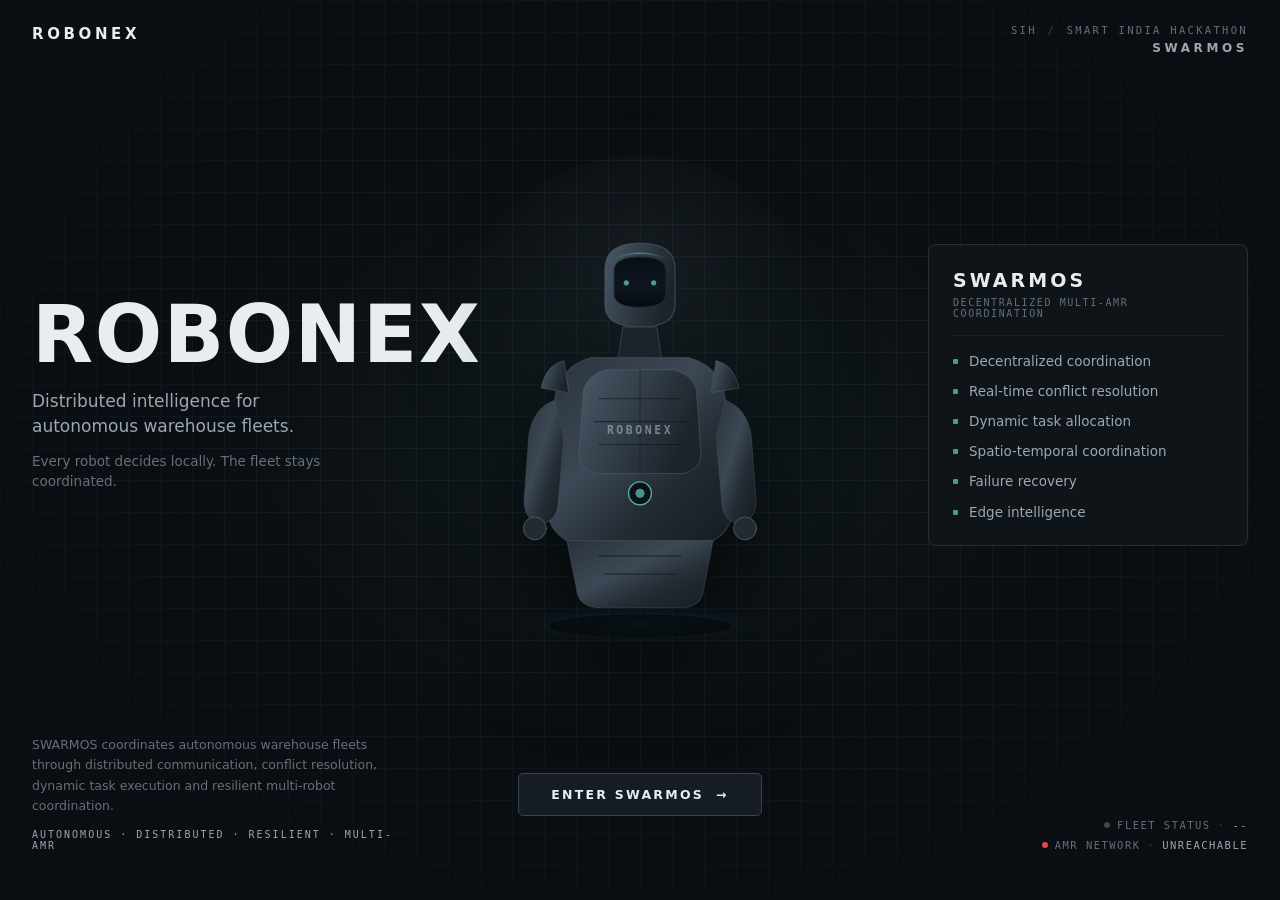
==== web/landing.html @ e509c079 "Initial verified SWARMOS prototype" ====
<!DOCTYPE html>
<html lang="en" data-theme="dark">
<head>
<meta charset="utf-8" />
<meta name="viewport" content="width=device-width, initial-scale=1" />
<title>ROBONEX &middot; SWARMOS</title>
<!-- Inline data-URI icon. Without a rel=icon the browser probes /favicon.ico
     and logs a 404 on every load, which buries real errors in the console. -->
<link rel="icon" href="data:image/svg+xml,%3Csvg xmlns='http://www.w3.org/2000/svg' viewBox='0 0 32 32'%3E%3Crect width='32' height='32' rx='6' fill='%2312161C'/%3E%3Ccircle cx='16' cy='16' r='7' fill='none' stroke='%234FB3A6' stroke-width='3'/%3E%3C/svg%3E" />

<link rel="stylesheet" href="styles/landing.css" />
</head>
<body class="landing" data-state="landing">

  <div class="lp-grid" aria-hidden="true"></div>
  <div class="lp-vignette" aria-hidden="true"></div>

  <header class="lp-head">
    <div class="lp-head__left">
      <span class="lp-wordmark">ROBONEX</span>
    </div>
    <div class="lp-head__right">
      <span class="lp-sih">SIH <span class="lp-sih__sep">/</span> SMART INDIA HACKATHON</span>
      <span class="lp-product">SWARMOS</span>
    </div>
  </header>

  <main class="lp-main">

    <section class="lp-hero" aria-labelledby="lp-title">
      <h1 class="lp-hero__title" id="lp-title">ROBONEX</h1>
      <p class="lp-hero__lede">Distributed intelligence for autonomous warehouse fleets.</p>
      <p class="lp-hero__sub">Every robot decides locally. The fleet stays coordinated.</p>
    </section>

    <figure class="lp-stage">
      <img class="lp-stage__robot" src="assets/robot-hero.svg"
           alt="Autonomous mobile robot, front three-quarter view" width="520" height="640" />
    </figure>

    <aside class="lp-card" aria-labelledby="lp-card-title">
      <h2 class="lp-card__title" id="lp-card-title">SWARMOS</h2>
      <p class="lp-card__kicker">DECENTRALIZED MULTI-AMR COORDINATION</p>
      <ul class="lp-card__list">
        <li>Decentralized coordination</li>
        <li>Real-time conflict resolution</li>
        <li>Dynamic task allocation</li>
        <li>Spatio-temporal coordination</li>
        <li>Failure recovery</li>
        <li>Edge intelligence</li>
      </ul>
    </aside>

    <section class="lp-about">
      <p class="lp-about__body">SWARMOS coordinates autonomous warehouse fleets through distributed
        communication, conflict resolution, dynamic task execution and resilient multi-robot
        coordination.</p>
      <p class="lp-about__tags">AUTONOMOUS &middot; DISTRIBUTED &middot; RESILIENT &middot; MULTI-AMR</p>
    </section>

    <section class="lp-status" aria-label="System status">
      <p class="lp-status__row" id="lp-status-fleet">
        <span class="lp-dot" data-state="unknown" aria-hidden="true"></span>
        <span class="lp-status__label">FLEET STATUS</span>
        <span class="lp-status__sep">&middot;</span>
        <span class="lp-status__value" id="lp-status-fleet-value">--</span>
      </p>
      <p class="lp-status__row" id="lp-status-net">
        <span class="lp-dot" data-state="unknown" aria-hidden="true"></span>
        <span class="lp-status__label">AMR NETWORK</span>
        <span class="lp-status__sep">&middot;</span>
        <span class="lp-status__value" id="lp-status-net-value">--</span>
      </p>
    </section>

    <div class="lp-cta">
      <button class="lp-cta__btn" id="lp-enter" type="button">
        <span class="lp-cta__text">ENTER SWARMOS</span>
        <span class="lp-cta__arrow" aria-hidden="true">&rarr;</span>
      </button>
      <p class="lp-cta__note" id="lp-cta-note" role="status" aria-live="polite"></p>
    </div>

  </main>

  <div class="lp-transition" id="lp-transition" aria-hidden="true"></div>

  <!-- Plain classic script, not type="module". landing.js has no imports and
       never needed module scoping, but Chrome (and other browsers) refuse to
       execute a module script AT ALL under file://, even one with zero
       imports of its own - the CORS-like same-origin check for modules
       applies before the file is even parsed. That silently skipped every
       line in this file when the page was opened straight off disk, which is
       why ENTER SWARMOS looked dead: no listener was ever attached. -->
  <script src="js/landing.js"></script>

</body>
</html>
---- web/styles/landing.css ----
/* ==========================================================================
   landing.css  ROBONEX landing experience (STATE 1)
   Imports the canonical palette. It does NOT fork or redefine any token.
   Owns nothing outside the .landing page; the dashboard shell is untouched.
   ========================================================================== */

@import url("tokens.css");

*, *::before, *::after { box-sizing: border-box; }

html, body.landing {
  height: 100%;
  margin: 0;
  padding: 0;
}

body.landing {
  position: relative;
  overflow: hidden;
  background: var(--surface-0);
  color: var(--ink-primary);
  font-family: var(--font-ui);
  -webkit-font-smoothing: antialiased;
}

/* --- background: thin technical grid + vignette ------------------------- */

.lp-grid {
  position: fixed;
  inset: 0;
  pointer-events: none;
  background-image:
    linear-gradient(to right, var(--line-subtle) 1px, transparent 1px),
    linear-gradient(to bottom, var(--line-subtle) 1px, transparent 1px),
    linear-gradient(to right, var(--line-default) 1px, transparent 1px),
    linear-gradient(to bottom, var(--line-default) 1px, transparent 1px);
  background-size: 32px 32px, 32px 32px, 160px 160px, 160px 160px;
  opacity: 0.55;
}

.lp-vignette {
  position: fixed;
  inset: 0;
  pointer-events: none;
  background:
    radial-gradient(closest-side at 50% 48%, rgba(79, 179, 166, 0.07), transparent 72%),
    radial-gradient(farthest-corner at 50% 45%, transparent 38%, var(--surface-0) 96%);
}

/* --- header: ROBONEX left, SIH line right, SWARMOS under the SIH line --- */

.lp-head {
  position: relative;
  z-index: 3;
  display: flex;
  align-items: flex-start;
  justify-content: space-between;
  padding: var(--space-5) var(--space-6) 0;
}

.lp-wordmark {
  font-size: 15px;
  font-weight: 650;
  letter-spacing: 0.24em;
  color: var(--ink-primary);
}

.lp-head__right {
  display: flex;
  flex-direction: column;
  align-items: flex-end;
  gap: 5px;
}

.lp-sih {
  white-space: nowrap;
  font-family: var(--font-mono);
  font-size: 10.5px;
  letter-spacing: 0.22em;
  color: var(--ink-tertiary);
}

.lp-sih__sep { color: var(--line-strong); margin: 0 2px; }

.lp-product {
  font-size: 12px;
  font-weight: 600;
  letter-spacing: 0.30em;
  color: var(--ink-secondary);
}

/* --- layout: hero left, robot centre, card right, blocks along the base -- */

.lp-main {
  position: relative;
  z-index: 2;
  height: calc(100% - 64px);
  display: grid;
  grid-template-columns: minmax(280px, 1fr) minmax(320px, 1.05fr) minmax(280px, 1fr);
  grid-template-rows: 1fr auto auto;
  grid-template-areas:
    "hero   stage  card"
    "about  stage  status"
    "about  cta    status";
  align-items: center;
  column-gap: var(--space-6);
  padding: 0 var(--space-6) var(--space-6);
}

/* --- hero --------------------------------------------------------------- */

.lp-hero { grid-area: hero; align-self: center; }

.lp-hero__title {
  margin: 0 0 var(--space-4);
  font-size: clamp(44px, 6.2vw, 92px);
  font-weight: 700;
  line-height: 0.96;
  letter-spacing: 0.02em;
  color: var(--ink-primary);
}

.lp-hero__lede {
  margin: 0 0 var(--space-3);
  max-width: 30ch;
  font-size: 17px;
  line-height: 1.45;
  color: var(--ink-secondary);
}

.lp-hero__sub {
  margin: 0;
  max-width: 34ch;
  font-size: 13.5px;
  line-height: 1.55;
  color: var(--ink-tertiary);
}

/* --- robot stage -------------------------------------------------------- */

.lp-stage {
  grid-area: stage;
  align-self: stretch;
  margin: 0;
  display: flex;
  align-items: center;
  justify-content: center;
  min-height: 0;
}

.lp-stage__robot {
  width: auto;
  height: min(76vh, 620px);
  max-width: 100%;
  display: block;
  filter: drop-shadow(0 26px 44px rgba(0, 0, 0, 0.55));
}

/* --- SWARMOS capability card ------------------------------------------- */

.lp-card {
  grid-area: card;
  align-self: center;
  justify-self: end;
  width: 100%;
  max-width: 320px;
  padding: var(--space-5);
  background: var(--surface-1);
  border: 1px solid var(--line-default);
  border-radius: var(--radius-lg);
}

.lp-card__title {
  margin: 0 0 6px;
  font-size: 19px;
  font-weight: 650;
  letter-spacing: 0.16em;
  color: var(--ink-primary);
}

.lp-card__kicker {
  margin: 0 0 var(--space-4);
  padding-bottom: var(--space-4);
  border-bottom: 1px solid var(--line-subtle);
  font-family: var(--font-mono);
  font-size: 10px;
  letter-spacing: 0.16em;
  color: var(--ink-tertiary);
}

.lp-card__list {
  margin: 0;
  padding: 0;
  list-style: none;
  display: grid;
  gap: var(--space-3);
}

.lp-card__list li {
  position: relative;
  padding-left: var(--space-4);
  font-size: 13.5px;
  line-height: 1.35;
  color: var(--ink-secondary);
}

.lp-card__list li::before {
  content: "";
  position: absolute;
  left: 0;
  top: 7px;
  width: 5px;
  height: 5px;
  border-radius: 1px;
  background: var(--state-sovereign);
  opacity: 0.85;
}

/* --- lower-left description ------------------------------------------- */

.lp-about {
  grid-area: about;
  align-self: end;
  padding-bottom: var(--space-2);
}

.lp-about__body {
  margin: 0 0 var(--space-3);
  max-width: 44ch;
  font-size: 12.5px;
  line-height: 1.65;
  color: var(--ink-tertiary);
}

.lp-about__tags {
  margin: 0;
  font-family: var(--font-mono);
  font-size: 10px;
  letter-spacing: 0.20em;
  color: var(--ink-secondary);
}

/* --- status rows (honest, never fabricated) ---------------------------- */

.lp-status {
  grid-area: status;
  align-self: end;
  justify-self: end;
  display: grid;
  gap: var(--space-2);
  text-align: right;
  padding-bottom: var(--space-2);
}

.lp-status__row {
  margin: 0;
  display: flex;
  align-items: center;
  justify-content: flex-end;
  gap: 7px;
  font-family: var(--font-mono);
  font-size: 10.5px;
  letter-spacing: 0.14em;
}

.lp-status__label { color: var(--ink-tertiary); }
.lp-status__sep   { color: var(--line-strong); }
.lp-status__value { color: var(--ink-secondary); }

.lp-dot {
  width: 6px;
  height: 6px;
  border-radius: 50%;
  flex: none;
  background: var(--ink-disabled);
}

.lp-dot[data-state="ok"]   { background: var(--state-sovereign); }
.lp-dot[data-state="warn"] { background: var(--state-waiting); }
.lp-dot[data-state="down"] { background: var(--state-blocked); }

.lp-status__row[data-state="ok"] .lp-status__value { color: var(--ink-primary); }

/* --- CTA ---------------------------------------------------------------- */

.lp-cta {
  grid-area: cta;
  justify-self: center;
  text-align: center;
  padding-bottom: var(--space-4);
}

.lp-cta__btn {
  display: inline-flex;
  align-items: center;
  gap: var(--space-3);
  padding: 13px var(--space-6);
  font-family: var(--font-ui);
  font-size: 12.5px;
  font-weight: 600;
  letter-spacing: 0.18em;
  color: var(--ink-primary);
  background: var(--surface-2);
  border: 1px solid var(--line-strong);
  border-radius: var(--radius-md);
  cursor: pointer;
  transition: background 140ms ease, border-color 140ms ease, transform 140ms ease;
}

.lp-cta__btn:hover {
  background: var(--surface-3);
  border-color: var(--state-sovereign);
}

.lp-cta__btn:active { transform: translateY(1px); }

.lp-cta__btn:focus-visible {
  outline: 2px solid var(--state-sovereign);
  outline-offset: 3px;
}

.lp-cta__btn[disabled] {
  cursor: progress;
  color: var(--ink-tertiary);
  border-color: var(--line-default);
}

.lp-cta__arrow {
  display: inline-block;
  transition: transform 160ms ease;
}

.lp-cta__btn:hover .lp-cta__arrow { transform: translateX(3px); }

.lp-cta__note {
  min-height: 15px;
  margin: var(--space-3) 0 0;
  font-family: var(--font-mono);
  font-size: 10px;
  letter-spacing: 0.10em;
  color: var(--ink-tertiary);
}

.lp-cta__note[data-state="error"] { color: var(--state-blocked); }

/* --- entry transition (restrained, 180 ms) ----------------------------- */

.lp-transition {
  position: fixed;
  inset: 0;
  z-index: 9;
  background: var(--surface-0);
  opacity: 0;
  pointer-events: none;
  transition: opacity 180ms ease;
}

body.landing[data-state="entering"] .lp-transition {
  opacity: 1;
  pointer-events: all;
}

/* --- responsive: preserve ROBONEX > robot > message > status > CTA ------ */

@media (max-width: 1180px) {
  .lp-main {
    grid-template-columns: minmax(0, 1fr) minmax(0, 1fr);
    grid-template-rows: auto auto auto auto;
    grid-template-areas:
      "hero   stage"
      "card   stage"
      "about  status"
      "cta    cta";
    row-gap: var(--space-5);
    height: auto;
    min-height: calc(100% - 64px);
    align-items: start;
  }
  .lp-card { justify-self: start; max-width: 100%; }
  .lp-status { justify-self: start; text-align: left; }
  .lp-status__row { justify-content: flex-start; }
  .lp-stage__robot { height: min(56vh, 460px); }
}

@media (max-width: 820px) {
  body.landing { overflow-y: auto; }
  .lp-head { flex-direction: column; gap: var(--space-3); }
  .lp-head__right { align-items: flex-start; }
  .lp-sih { white-space: normal; }
  .lp-main {
    grid-template-columns: minmax(0, 1fr);
    grid-template-areas:
      "hero"
      "stage"
      "card"
      "about"
      "status"
      "cta";
  }
  .lp-cta { justify-self: stretch; }
  .lp-cta__btn { width: 100%; justify-content: center; }
  .lp-stage__robot { height: min(42vh, 340px); }
}

/* --- reduced motion ---------------------------------------------------- */

@media (prefers-reduced-motion: reduce) {
  .lp-cta__btn,
  .lp-cta__arrow,
  .lp-transition { transition: none; }
}
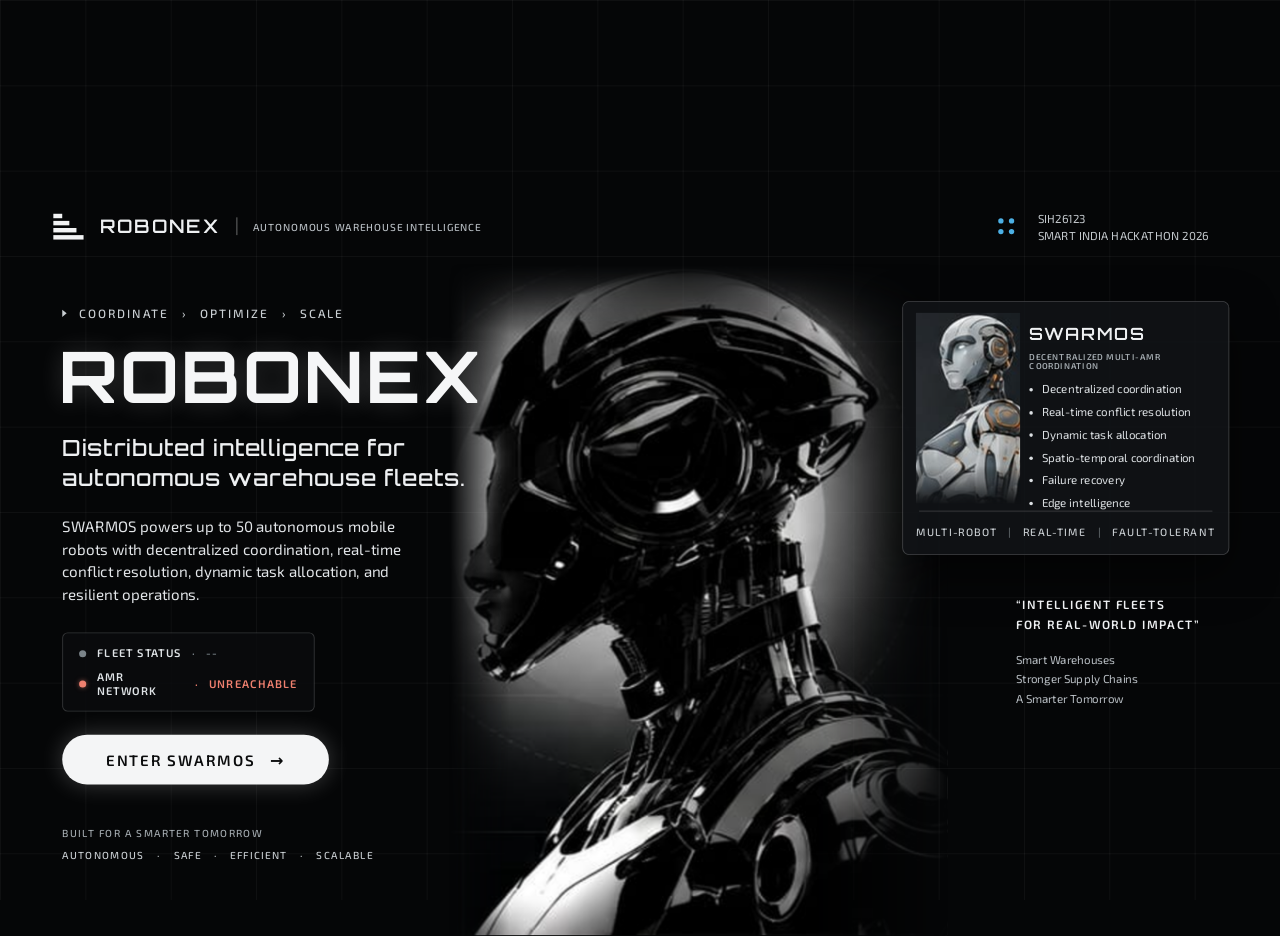
==== commit 7086e396: "Integrate ROBONEX landing page UI" ====
--- a/web/landing.html
+++ b/web/landing.html
@@ -8,80 +8,110 @@
      and logs a 404 on every load, which buries real errors in the console. -->
 <link rel="icon" href="data:image/svg+xml,%3Csvg xmlns='http://www.w3.org/2000/svg' viewBox='0 0 32 32'%3E%3Crect width='32' height='32' rx='6' fill='%2312161C'/%3E%3Ccircle cx='16' cy='16' r='7' fill='none' stroke='%234FB3A6' stroke-width='3'/%3E%3C/svg%3E" />
 
+<!-- ROBONEX display type. If the font host is unreachable the page falls
+     back to the system sans stack declared in landing.css. -->
+<link rel="preconnect" href="https://fonts.googleapis.com" />
+<link rel="preconnect" href="https://fonts.gstatic.com" crossorigin />
+<link rel="stylesheet" href="https://fonts.googleapis.com/css2?family=Orbitron:wght@500;600;700&family=Exo+2:wght@400;500;600&display=swap" />
 <link rel="stylesheet" href="styles/landing.css" />
 </head>
 <body class="landing" data-state="landing">
 
   <div class="lp-grid" aria-hidden="true"></div>
-  <div class="lp-vignette" aria-hidden="true"></div>
 
-  <header class="lp-head">
-    <div class="lp-head__left">
-      <span class="lp-wordmark">ROBONEX</span>
-    </div>
-    <div class="lp-head__right">
-      <span class="lp-sih">SIH <span class="lp-sih__sep">/</span> SMART INDIA HACKATHON</span>
-      <span class="lp-product">SWARMOS</span>
-    </div>
-  </header>
+  <!-- A fixed 1440 x 800 composition, scaled to the viewport by landing.js
+       (--lp-scale), exactly as the ROBONEX design lays it out. -->
+  <div class="lp-stage">
 
-  <main class="lp-main">
+    <header class="lp-head">
+      <div class="lp-head__left">
+        <div class="lp-mark" aria-hidden="true"><span></span><span></span><span></span><span></span></div>
+        <span class="lp-wordmark">ROBONEX</span>
+        <span class="lp-head__rule" aria-hidden="true"></span>
+        <span class="lp-head__tag">AUTONOMOUS WAREHOUSE INTELLIGENCE</span>
+      </div>
+      <div class="lp-head__right">
+        <div class="lp-dots" aria-hidden="true"><span></span><span></span><span></span><span></span></div>
+        <div class="lp-sih">
+          <span>SIH26123</span>
+          <span>SMART INDIA HACKATHON 2026</span>
+        </div>
+      </div>
+    </header>
+
+    <figure class="lp-hero-robot">
+      <img src="assets/hero-robot.png" alt="ROBONEX robot, side profile" width="1164" height="1428" />
+    </figure>
 
     <section class="lp-hero" aria-labelledby="lp-title">
+      <div class="lp-kicker">
+        <span class="lp-kicker__tri" aria-hidden="true"></span>
+        <span>COORDINATE</span><span aria-hidden="true">&rsaquo;</span><span>OPTIMIZE</span><span aria-hidden="true">&rsaquo;</span><span>SCALE</span>
+      </div>
       <h1 class="lp-hero__title" id="lp-title">ROBONEX</h1>
-      <p class="lp-hero__lede">Distributed intelligence for autonomous warehouse fleets.</p>
-      <p class="lp-hero__sub">Every robot decides locally. The fleet stays coordinated.</p>
+      <p class="lp-hero__lede">Distributed intelligence for<br />autonomous warehouse fleets.</p>
+      <!-- The same sentence on one line, for text search and the UI contract
+           verifier; the visible lede above breaks it where the design does. -->
+      <p class="lp-sr">Distributed intelligence for autonomous warehouse fleets.</p>
+      <p class="lp-hero__sub">SWARMOS powers up to 50 autonomous mobile robots with decentralized coordination, real-time conflict resolution, dynamic task allocation, and resilient operations.</p>
+
+      <div class="lp-status" aria-label="System status">
+        <p class="lp-status__row" id="lp-status-fleet" data-state="unknown">
+          <span class="lp-dot" data-state="unknown" aria-hidden="true"></span>
+          <span class="lp-status__label">FLEET STATUS</span>
+          <span class="lp-status__sep" aria-hidden="true">&middot;</span>
+          <span class="lp-status__value" id="lp-status-fleet-value">--</span>
+        </p>
+        <p class="lp-status__row" id="lp-status-net" data-state="unknown">
+          <span class="lp-dot" data-state="unknown" aria-hidden="true"></span>
+          <span class="lp-status__label">AMR NETWORK</span>
+          <span class="lp-status__sep" aria-hidden="true">&middot;</span>
+          <span class="lp-status__value" id="lp-status-net-value">--</span>
+        </p>
+      </div>
+
+      <div class="lp-cta">
+        <button class="lp-cta__btn" id="lp-enter" type="button">
+          <span class="lp-cta__text">ENTER SWARMOS</span>
+          <span class="lp-cta__arrow" aria-hidden="true">&rarr;</span>
+        </button>
+        <p class="lp-cta__note" id="lp-cta-note" role="status" aria-live="polite"></p>
+      </div>
     </section>
 
-    <figure class="lp-stage">
-      <img class="lp-stage__robot" src="assets/robot-hero.svg"
-           alt="Autonomous mobile robot, front three-quarter view" width="520" height="640" />
-    </figure>
+    <div class="lp-foot">
+      <span>BUILT FOR A SMARTER TOMORROW</span>
+      <div class="lp-foot__tags"><span>AUTONOMOUS</span><span>&middot;</span><span>SAFE</span><span>&middot;</span><span>EFFICIENT</span><span>&middot;</span><span>SCALABLE</span></div>
+    </div>
 
     <aside class="lp-card" aria-labelledby="lp-card-title">
-      <h2 class="lp-card__title" id="lp-card-title">SWARMOS</h2>
-      <p class="lp-card__kicker">DECENTRALIZED MULTI-AMR COORDINATION</p>
-      <ul class="lp-card__list">
-        <li>Decentralized coordination</li>
-        <li>Real-time conflict resolution</li>
-        <li>Dynamic task allocation</li>
-        <li>Spatio-temporal coordination</li>
-        <li>Failure recovery</li>
-        <li>Edge intelligence</li>
-      </ul>
+      <div class="lp-card__top">
+        <div class="lp-card__robot">
+          <img src="assets/panel-robot.png" alt="" width="318" height="576" />
+        </div>
+        <div class="lp-card__body">
+          <h2 class="lp-card__title" id="lp-card-title">SWARMOS</h2>
+          <p class="lp-card__kicker">DECENTRALIZED MULTI-AMR COORDINATION</p>
+          <ul class="lp-card__list">
+            <li>Decentralized coordination</li>
+            <li>Real-time conflict resolution</li>
+            <li>Dynamic task allocation</li>
+            <li>Spatio-temporal coordination</li>
+            <li>Failure recovery</li>
+            <li>Edge intelligence</li>
+          </ul>
+        </div>
+      </div>
+      <div class="lp-card__rule" aria-hidden="true"></div>
+      <div class="lp-card__tags"><span>MULTI-ROBOT</span><span class="lp-card__bar">|</span><span>REAL-TIME</span><span class="lp-card__bar">|</span><span>FAULT-TOLERANT</span></div>
     </aside>
 
-    <section class="lp-about">
-      <p class="lp-about__body">SWARMOS coordinates autonomous warehouse fleets through distributed
-        communication, conflict resolution, dynamic task execution and resilient multi-robot
-        coordination.</p>
-      <p class="lp-about__tags">AUTONOMOUS &middot; DISTRIBUTED &middot; RESILIENT &middot; MULTI-AMR</p>
-    </section>
-
-    <section class="lp-status" aria-label="System status">
-      <p class="lp-status__row" id="lp-status-fleet">
-        <span class="lp-dot" data-state="unknown" aria-hidden="true"></span>
-        <span class="lp-status__label">FLEET STATUS</span>
-        <span class="lp-status__sep">&middot;</span>
-        <span class="lp-status__value" id="lp-status-fleet-value">--</span>
-      </p>
-      <p class="lp-status__row" id="lp-status-net">
-        <span class="lp-dot" data-state="unknown" aria-hidden="true"></span>
-        <span class="lp-status__label">AMR NETWORK</span>
-        <span class="lp-status__sep">&middot;</span>
-        <span class="lp-status__value" id="lp-status-net-value">--</span>
-      </p>
-    </section>
-
-    <div class="lp-cta">
-      <button class="lp-cta__btn" id="lp-enter" type="button">
-        <span class="lp-cta__text">ENTER SWARMOS</span>
-        <span class="lp-cta__arrow" aria-hidden="true">&rarr;</span>
-      </button>
-      <p class="lp-cta__note" id="lp-cta-note" role="status" aria-live="polite"></p>
+    <div class="lp-quote">
+      <p class="lp-quote__head">&ldquo;INTELLIGENT FLEETS<br />FOR REAL-WORLD IMPACT&rdquo;</p>
+      <div class="lp-quote__list"><span>Smart Warehouses</span><span>Stronger Supply Chains</span><span>A Smarter Tomorrow</span></div>
     </div>
 
-  </main>
+  </div>
 
   <div class="lp-transition" id="lp-transition" aria-hidden="true"></div>
 
--- a/web/styles/landing.css
+++ b/web/styles/landing.css
@@ -1,12 +1,35 @@
 /* ==========================================================================
    landing.css  ROBONEX landing experience (STATE 1)
-   Imports the canonical palette. It does NOT fork or redefine any token.
+   Imports the canonical palette. It does NOT fork or redefine any token;
+   the ROBONEX-specific colours below are scoped --lp-* values.
    Owns nothing outside the .landing page; the dashboard shell is untouched.
+
+   Layout follows the ROBONEX design: one fixed 1440 x 800 composition,
+   anchored bottom-centre and scaled to the viewport by landing.js, which
+   sets --lp-scale = min(width / 1440, max(height, 520) / 800).
    ========================================================================== */
 
 @import url("tokens.css");
 
 *, *::before, *::after { box-sizing: border-box; }
+
+body.landing {
+  --lp-scale: 1;
+  --lp-bg: #050607;
+  --lp-ink: #eef0f2;
+  --lp-ink-2: #c9ced2;
+  --lp-ink-3: #a3aaaf;
+  --lp-ok: oklch(0.82 0.17 150);
+  --lp-ok-glow: oklch(0.82 0.17 150 / 0.7);
+  --lp-warn: oklch(0.82 0.14 80);
+  --lp-warn-glow: oklch(0.82 0.14 80 / 0.6);
+  --lp-down: oklch(0.72 0.14 30);
+  --lp-down-glow: oklch(0.72 0.14 30 / 0.6);
+  --lp-unknown: #7b848a;
+  --lp-accent: oklch(0.72 0.12 235);
+  --lp-display: "Orbitron", var(--font-ui), sans-serif;
+  --lp-text: "Exo 2", var(--font-ui), sans-serif;
+}
 
 html, body.landing {
   height: 100%;
@@ -16,396 +39,470 @@
 
 body.landing {
   position: relative;
+  min-height: 520px;
   overflow: hidden;
-  background: var(--surface-0);
-  color: var(--ink-primary);
-  font-family: var(--font-ui);
+  background: var(--lp-bg);
+  color: var(--lp-ink);
+  font-family: var(--lp-text);
   -webkit-font-smoothing: antialiased;
 }
 
-/* --- background: thin technical grid + vignette ------------------------- */
+/* --- background grid ----------------------------------------------------- */
 
 .lp-grid {
   position: fixed;
   inset: 0;
   pointer-events: none;
   background-image:
-    linear-gradient(to right, var(--line-subtle) 1px, transparent 1px),
-    linear-gradient(to bottom, var(--line-subtle) 1px, transparent 1px),
-    linear-gradient(to right, var(--line-default) 1px, transparent 1px),
-    linear-gradient(to bottom, var(--line-default) 1px, transparent 1px);
-  background-size: 32px 32px, 32px 32px, 160px 160px, 160px 160px;
-  opacity: 0.55;
-}
-
-.lp-vignette {
+    linear-gradient(rgba(255, 255, 255, 0.045) 1px, transparent 1px),
+    linear-gradient(90deg, rgba(255, 255, 255, 0.045) 1px, transparent 1px);
+  background-size: calc(96px * var(--lp-scale)) calc(96px * var(--lp-scale));
+  background-position: center top;
+}
+
+/* --- the scaled 1440 x 800 stage ----------------------------------------- */
+
+.lp-stage {
+  position: absolute;
+  left: 50%;
+  bottom: 0;
+  width: 1440px;
+  height: 800px;
+  transform: translate(-50%, 0) scale(var(--lp-scale));
+  transform-origin: bottom center;
+}
+
+/* --- header --------------------------------------------------------------- */
+
+.lp-head {
+  position: absolute;
+  left: 0;
+  right: 0;
+  top: 0;
+  height: 84px;
+  display: flex;
+  align-items: center;
+  justify-content: space-between;
+  padding: 0 60px;
+}
+
+.lp-head__left {
+  display: flex;
+  align-items: center;
+  gap: 18px;
+}
+
+.lp-mark {
+  display: flex;
+  flex-direction: column;
+  gap: 3px;
+  width: 34px;
+}
+.lp-mark span { display: block; height: 5px; background: #f2f3f4; }
+.lp-mark span:nth-child(1) { width: 10px; }
+.lp-mark span:nth-child(2) { width: 18px; }
+.lp-mark span:nth-child(3) { width: 26px; }
+.lp-mark span:nth-child(4) { width: 34px; }
+
+.lp-wordmark {
+  font-family: var(--lp-display);
+  font-weight: 600;
+  font-size: 21px;
+  letter-spacing: 0.12em;
+}
+
+.lp-head__rule {
+  width: 1px;
+  height: 20px;
+  background: rgba(255, 255, 255, 0.45);
+}
+
+.lp-head__tag {
+  font-size: 11.5px;
+  font-weight: 500;
+  letter-spacing: 0.08em;
+  color: #b9bfc4;
+}
+
+.lp-head__right {
+  display: flex;
+  align-items: center;
+  gap: 26px;
+  padding-right: 20px;
+}
+
+.lp-dots {
+  display: grid;
+  grid-template-columns: repeat(2, 6px);
+  gap: 6px;
+}
+.lp-dots span {
+  width: 6px;
+  height: 6px;
+  border-radius: 50%;
+  background: var(--lp-accent);
+}
+
+.lp-sih {
+  display: flex;
+  flex-direction: column;
+  gap: 3px;
+  font-size: 13px;
+  letter-spacing: 0.02em;
+  color: #c3c8cc;
+}
+
+/* --- hero robot ------------------------------------------------------------ */
+
+.lp-hero-robot {
+  position: absolute;
+  left: 506px;
+  bottom: -40px;
+  width: 560px;
+  height: 756px;
+  margin: 0;
+  -webkit-mask-image:
+    linear-gradient(90deg, transparent 0, #000 12%, #000 70%, transparent 100%),
+    linear-gradient(180deg, transparent 0, #000 10%);
+  -webkit-mask-composite: source-in;
+  mask-image:
+    linear-gradient(90deg, transparent 0, #000 12%, #000 70%, transparent 100%),
+    linear-gradient(180deg, transparent 0, #000 10%);
+  mask-composite: intersect;
+}
+.lp-hero-robot img {
+  display: block;
+  width: 100%;
+  height: 100%;
+  object-fit: cover;
+}
+
+/* --- hero copy ------------------------------------------------------------- */
+
+.lp-hero {
+  position: absolute;
+  left: 70px;
+  top: 132px;
+  width: 520px;
+  display: flex;
+  flex-direction: column;
+}
+
+.lp-kicker {
+  display: flex;
+  align-items: center;
+  gap: 14px;
+  font-size: 13.5px;
+  font-weight: 500;
+  letter-spacing: 0.16em;
+  color: var(--lp-ink-2);
+}
+.lp-kicker__tri {
+  width: 0;
+  height: 0;
+  border-left: 5px solid var(--lp-ink-2);
+  border-top: 4px solid transparent;
+  border-bottom: 4px solid transparent;
+}
+
+.lp-hero__title {
+  margin: 22px 0 0 -4px;
+  font-family: var(--lp-display);
+  font-weight: 700;
+  font-size: 80px;
+  line-height: 1;
+  letter-spacing: 0.035em;
+  color: #f5f6f7;
+  text-shadow: 0 0 28px rgba(255, 255, 255, 0.18);
+}
+
+.lp-hero__lede {
+  margin: 26px 0 0;
+  font-family: var(--lp-display);
+  font-weight: 500;
+  font-size: 25px;
+  line-height: 1.3;
+  letter-spacing: 0.04em;
+  color: var(--lp-ink);
+}
+
+.lp-hero__sub {
+  margin: 26px 0 0;
+  width: 440px;
+  font-size: 17px;
+  line-height: 1.5;
+  color: #e2e5e8;
+  text-wrap: pretty;
+}
+
+/* Visually hidden, still in the document. */
+.lp-sr {
+  position: absolute;
+  width: 1px;
+  height: 1px;
+  margin: -1px;
+  padding: 0;
+  overflow: hidden;
+  clip: rect(0 0 0 0);
+  white-space: nowrap;
+  border: 0;
+}
+
+/* --- status rows ----------------------------------------------------------- */
+
+.lp-status {
+  margin-top: 30px;
+  width: 284px;
+  display: flex;
+  flex-direction: column;
+  gap: 12px;
+  padding: 15px 18px;
+  border: 1px solid rgba(255, 255, 255, 0.18);
+  border-radius: 6px;
+  background: rgba(10, 12, 14, 0.8);
+  font-size: 12.5px;
+  font-weight: 600;
+  letter-spacing: 0.1em;
+}
+
+.lp-status__row {
+  --row: var(--lp-unknown);
+  --row-glow: transparent;
+  margin: 0;
+  display: flex;
+  align-items: center;
+  gap: 12px;
+}
+.lp-status__row[data-state="ok"]   { --row: var(--lp-ok);   --row-glow: var(--lp-ok-glow); }
+.lp-status__row[data-state="warn"] { --row: var(--lp-warn); --row-glow: var(--lp-warn-glow); }
+.lp-status__row[data-state="down"] { --row: var(--lp-down); --row-glow: var(--lp-down-glow); }
+
+.lp-dot {
+  width: 8px;
+  height: 8px;
+  flex: none;
+  border-radius: 50%;
+  background: var(--row);
+  box-shadow: 0 0 6px var(--row-glow);
+}
+
+.lp-status__label { color: #dfe3e6; }
+.lp-status__sep,
+.lp-status__value { color: var(--row); }
+
+/* --- call to action -------------------------------------------------------- */
+
+.lp-cta {
+  margin-top: 26px;
+  display: flex;
+  flex-direction: column;
+  gap: 10px;
+}
+
+.lp-cta__btn {
+  cursor: pointer;
+  width: 300px;
+  height: 56px;
+  display: flex;
+  align-items: center;
+  justify-content: center;
+  gap: 16px;
+  padding: 0;
+  border: 0;
+  border-radius: 28px;
+  background: #f4f5f6;
+  color: #0a0b0c;
+  font-family: var(--lp-text);
+  font-size: 17px;
+  font-weight: 600;
+  letter-spacing: 0.12em;
+  box-shadow: 0 0 26px rgba(255, 255, 255, 0.22);
+  transition: background 160ms ease, box-shadow 160ms ease;
+}
+.lp-cta__btn:hover:not(:disabled) {
+  background: #ffffff;
+  box-shadow: 0 0 36px rgba(255, 255, 255, 0.34);
+}
+.lp-cta__btn:focus-visible {
+  outline: 2px solid var(--lp-accent);
+  outline-offset: 4px;
+}
+.lp-cta__btn:disabled {
+  cursor: progress;
+  opacity: 0.7;
+}
+.lp-cta__arrow { font-size: 18px; }
+
+.lp-cta__note {
+  margin: 0;
+  min-height: 16px;
+  font-size: 11.5px;
+  font-weight: 500;
+  letter-spacing: 0.12em;
+  color: var(--lp-ink-3);
+}
+.lp-cta__note[data-state="error"] { color: var(--lp-down); }
+
+/* --- footer line ----------------------------------------------------------- */
+
+.lp-foot {
+  position: absolute;
+  left: 70px;
+  bottom: 44px;
+  display: flex;
+  flex-direction: column;
+  gap: 12px;
+  font-size: 11.5px;
+  font-weight: 500;
+  letter-spacing: 0.12em;
+  color: var(--lp-ink-3);
+}
+.lp-foot__tags {
+  display: flex;
+  gap: 14px;
+  color: var(--lp-ink-2);
+}
+
+/* --- SWARMOS information panel --------------------------------------------- */
+
+.lp-card {
+  position: absolute;
+  left: 1015px;
+  top: 126px;
+  width: 368px;
+  display: flex;
+  flex-direction: column;
+  border: 1px solid rgba(255, 255, 255, 0.2);
+  border-radius: 8px;
+  background: rgba(18, 20, 23, 0.88);
+  box-shadow: 0 20px 50px rgba(0, 0, 0, 0.5);
+}
+
+.lp-card__top {
+  display: flex;
+  gap: 10px;
+  padding: 12px 14px 0;
+}
+
+.lp-card__robot {
+  width: 118px;
+  height: 216px;
+  flex: none;
+  -webkit-mask-image: linear-gradient(180deg, #000 80%, transparent);
+  mask-image: linear-gradient(180deg, #000 80%, transparent);
+}
+.lp-card__robot img {
+  display: block;
+  width: 100%;
+  height: 100%;
+  object-fit: cover;
+}
+
+.lp-card__body {
+  display: flex;
+  flex-direction: column;
+  gap: 8px;
+  padding-top: 12px;
+}
+
+.lp-card__title {
+  margin: 0;
+  font-family: var(--lp-display);
+  font-weight: 600;
+  font-size: 19px;
+  letter-spacing: 0.1em;
+}
+
+.lp-card__kicker {
+  margin: 0 0 4px;
+  font-size: 9.5px;
+  font-weight: 600;
+  letter-spacing: 0.1em;
+  color: var(--lp-ink-3);
+}
+
+.lp-card__list {
+  margin: 0;
+  padding: 0;
+  list-style: none;
+  display: flex;
+  flex-direction: column;
+  gap: 8px;
+  font-size: 13px;
+  line-height: 1.35;
+  color: #dce0e3;
+}
+.lp-card__list li {
+  display: flex;
+  gap: 10px;
+}
+.lp-card__list li::before {
+  content: "";
+  width: 4px;
+  height: 4px;
+  margin-top: 7px;
+  flex: none;
+  border-radius: 50%;
+  background: #dce0e3;
+}
+
+.lp-card__rule {
+  margin: 0 18px;
+  height: 1px;
+  background: rgba(255, 255, 255, 0.18);
+}
+
+.lp-card__tags {
+  display: flex;
+  justify-content: center;
+  gap: 12px;
+  padding: 16px 0 18px;
+  font-size: 12px;
+  font-weight: 500;
+  letter-spacing: 0.12em;
+  color: var(--lp-ink-2);
+}
+.lp-card__bar { color: #6d7479; }
+
+/* --- quote ----------------------------------------------------------------- */
+
+.lp-quote {
+  position: absolute;
+  left: 1143px;
+  top: 458px;
+  display: flex;
+  flex-direction: column;
+  gap: 20px;
+}
+.lp-quote__head {
+  margin: 0;
+  font-size: 13.5px;
+  font-weight: 600;
+  letter-spacing: 0.12em;
+  line-height: 1.6;
+  color: var(--lp-ink);
+}
+.lp-quote__list {
+  display: flex;
+  flex-direction: column;
+  gap: 6px;
+  font-size: 13px;
+  color: #b9bfc4;
+}
+
+/* --- exit transition (180 ms, set by landing.js) --------------------------- */
+
+.lp-transition {
   position: fixed;
   inset: 0;
   pointer-events: none;
-  background:
-    radial-gradient(closest-side at 50% 48%, rgba(79, 179, 166, 0.07), transparent 72%),
-    radial-gradient(farthest-corner at 50% 45%, transparent 38%, var(--surface-0) 96%);
-}
-
-/* --- header: ROBONEX left, SIH line right, SWARMOS under the SIH line --- */
-
-.lp-head {
-  position: relative;
-  z-index: 3;
-  display: flex;
-  align-items: flex-start;
-  justify-content: space-between;
-  padding: var(--space-5) var(--space-6) 0;
-}
-
-.lp-wordmark {
-  font-size: 15px;
-  font-weight: 650;
-  letter-spacing: 0.24em;
-  color: var(--ink-primary);
-}
-
-.lp-head__right {
-  display: flex;
-  flex-direction: column;
-  align-items: flex-end;
-  gap: 5px;
-}
-
-.lp-sih {
-  white-space: nowrap;
-  font-family: var(--font-mono);
-  font-size: 10.5px;
-  letter-spacing: 0.22em;
-  color: var(--ink-tertiary);
-}
-
-.lp-sih__sep { color: var(--line-strong); margin: 0 2px; }
-
-.lp-product {
-  font-size: 12px;
-  font-weight: 600;
-  letter-spacing: 0.30em;
-  color: var(--ink-secondary);
-}
-
-/* --- layout: hero left, robot centre, card right, blocks along the base -- */
-
-.lp-main {
-  position: relative;
-  z-index: 2;
-  height: calc(100% - 64px);
-  display: grid;
-  grid-template-columns: minmax(280px, 1fr) minmax(320px, 1.05fr) minmax(280px, 1fr);
-  grid-template-rows: 1fr auto auto;
-  grid-template-areas:
-    "hero   stage  card"
-    "about  stage  status"
-    "about  cta    status";
-  align-items: center;
-  column-gap: var(--space-6);
-  padding: 0 var(--space-6) var(--space-6);
-}
-
-/* --- hero --------------------------------------------------------------- */
-
-.lp-hero { grid-area: hero; align-self: center; }
-
-.lp-hero__title {
-  margin: 0 0 var(--space-4);
-  font-size: clamp(44px, 6.2vw, 92px);
-  font-weight: 700;
-  line-height: 0.96;
-  letter-spacing: 0.02em;
-  color: var(--ink-primary);
-}
-
-.lp-hero__lede {
-  margin: 0 0 var(--space-3);
-  max-width: 30ch;
-  font-size: 17px;
-  line-height: 1.45;
-  color: var(--ink-secondary);
-}
-
-.lp-hero__sub {
-  margin: 0;
-  max-width: 34ch;
-  font-size: 13.5px;
-  line-height: 1.55;
-  color: var(--ink-tertiary);
-}
-
-/* --- robot stage -------------------------------------------------------- */
-
-.lp-stage {
-  grid-area: stage;
-  align-self: stretch;
-  margin: 0;
-  display: flex;
-  align-items: center;
-  justify-content: center;
-  min-height: 0;
-}
-
-.lp-stage__robot {
-  width: auto;
-  height: min(76vh, 620px);
-  max-width: 100%;
-  display: block;
-  filter: drop-shadow(0 26px 44px rgba(0, 0, 0, 0.55));
-}
-
-/* --- SWARMOS capability card ------------------------------------------- */
-
-.lp-card {
-  grid-area: card;
-  align-self: center;
-  justify-self: end;
-  width: 100%;
-  max-width: 320px;
-  padding: var(--space-5);
-  background: var(--surface-1);
-  border: 1px solid var(--line-default);
-  border-radius: var(--radius-lg);
-}
-
-.lp-card__title {
-  margin: 0 0 6px;
-  font-size: 19px;
-  font-weight: 650;
-  letter-spacing: 0.16em;
-  color: var(--ink-primary);
-}
-
-.lp-card__kicker {
-  margin: 0 0 var(--space-4);
-  padding-bottom: var(--space-4);
-  border-bottom: 1px solid var(--line-subtle);
-  font-family: var(--font-mono);
-  font-size: 10px;
-  letter-spacing: 0.16em;
-  color: var(--ink-tertiary);
-}
-
-.lp-card__list {
-  margin: 0;
-  padding: 0;
-  list-style: none;
-  display: grid;
-  gap: var(--space-3);
-}
-
-.lp-card__list li {
-  position: relative;
-  padding-left: var(--space-4);
-  font-size: 13.5px;
-  line-height: 1.35;
-  color: var(--ink-secondary);
-}
-
-.lp-card__list li::before {
-  content: "";
-  position: absolute;
-  left: 0;
-  top: 7px;
-  width: 5px;
-  height: 5px;
-  border-radius: 1px;
-  background: var(--state-sovereign);
-  opacity: 0.85;
-}
-
-/* --- lower-left description ------------------------------------------- */
-
-.lp-about {
-  grid-area: about;
-  align-self: end;
-  padding-bottom: var(--space-2);
-}
-
-.lp-about__body {
-  margin: 0 0 var(--space-3);
-  max-width: 44ch;
-  font-size: 12.5px;
-  line-height: 1.65;
-  color: var(--ink-tertiary);
-}
-
-.lp-about__tags {
-  margin: 0;
-  font-family: var(--font-mono);
-  font-size: 10px;
-  letter-spacing: 0.20em;
-  color: var(--ink-secondary);
-}
-
-/* --- status rows (honest, never fabricated) ---------------------------- */
-
-.lp-status {
-  grid-area: status;
-  align-self: end;
-  justify-self: end;
-  display: grid;
-  gap: var(--space-2);
-  text-align: right;
-  padding-bottom: var(--space-2);
-}
-
-.lp-status__row {
-  margin: 0;
-  display: flex;
-  align-items: center;
-  justify-content: flex-end;
-  gap: 7px;
-  font-family: var(--font-mono);
-  font-size: 10.5px;
-  letter-spacing: 0.14em;
-}
-
-.lp-status__label { color: var(--ink-tertiary); }
-.lp-status__sep   { color: var(--line-strong); }
-.lp-status__value { color: var(--ink-secondary); }
-
-.lp-dot {
-  width: 6px;
-  height: 6px;
-  border-radius: 50%;
-  flex: none;
-  background: var(--ink-disabled);
-}
-
-.lp-dot[data-state="ok"]   { background: var(--state-sovereign); }
-.lp-dot[data-state="warn"] { background: var(--state-waiting); }
-.lp-dot[data-state="down"] { background: var(--state-blocked); }
-
-.lp-status__row[data-state="ok"] .lp-status__value { color: var(--ink-primary); }
-
-/* --- CTA ---------------------------------------------------------------- */
-
-.lp-cta {
-  grid-area: cta;
-  justify-self: center;
-  text-align: center;
-  padding-bottom: var(--space-4);
-}
-
-.lp-cta__btn {
-  display: inline-flex;
-  align-items: center;
-  gap: var(--space-3);
-  padding: 13px var(--space-6);
-  font-family: var(--font-ui);
-  font-size: 12.5px;
-  font-weight: 600;
-  letter-spacing: 0.18em;
-  color: var(--ink-primary);
-  background: var(--surface-2);
-  border: 1px solid var(--line-strong);
-  border-radius: var(--radius-md);
-  cursor: pointer;
-  transition: background 140ms ease, border-color 140ms ease, transform 140ms ease;
-}
-
-.lp-cta__btn:hover {
-  background: var(--surface-3);
-  border-color: var(--state-sovereign);
-}
-
-.lp-cta__btn:active { transform: translateY(1px); }
-
-.lp-cta__btn:focus-visible {
-  outline: 2px solid var(--state-sovereign);
-  outline-offset: 3px;
-}
-
-.lp-cta__btn[disabled] {
-  cursor: progress;
-  color: var(--ink-tertiary);
-  border-color: var(--line-default);
-}
-
-.lp-cta__arrow {
-  display: inline-block;
-  transition: transform 160ms ease;
-}
-
-.lp-cta__btn:hover .lp-cta__arrow { transform: translateX(3px); }
-
-.lp-cta__note {
-  min-height: 15px;
-  margin: var(--space-3) 0 0;
-  font-family: var(--font-mono);
-  font-size: 10px;
-  letter-spacing: 0.10em;
-  color: var(--ink-tertiary);
-}
-
-.lp-cta__note[data-state="error"] { color: var(--state-blocked); }
-
-/* --- entry transition (restrained, 180 ms) ----------------------------- */
-
-.lp-transition {
-  position: fixed;
-  inset: 0;
-  z-index: 9;
-  background: var(--surface-0);
+  background: var(--lp-bg);
   opacity: 0;
-  pointer-events: none;
-  transition: opacity 180ms ease;
-}
-
-body.landing[data-state="entering"] .lp-transition {
-  opacity: 1;
-  pointer-events: all;
-}
-
-/* --- responsive: preserve ROBONEX > robot > message > status > CTA ------ */
-
-@media (max-width: 1180px) {
-  .lp-main {
-    grid-template-columns: minmax(0, 1fr) minmax(0, 1fr);
-    grid-template-rows: auto auto auto auto;
-    grid-template-areas:
-      "hero   stage"
-      "card   stage"
-      "about  status"
-      "cta    cta";
-    row-gap: var(--space-5);
-    height: auto;
-    min-height: calc(100% - 64px);
-    align-items: start;
-  }
-  .lp-card { justify-self: start; max-width: 100%; }
-  .lp-status { justify-self: start; text-align: left; }
-  .lp-status__row { justify-content: flex-start; }
-  .lp-stage__robot { height: min(56vh, 460px); }
-}
-
-@media (max-width: 820px) {
-  body.landing { overflow-y: auto; }
-  .lp-head { flex-direction: column; gap: var(--space-3); }
-  .lp-head__right { align-items: flex-start; }
-  .lp-sih { white-space: normal; }
-  .lp-main {
-    grid-template-columns: minmax(0, 1fr);
-    grid-template-areas:
-      "hero"
-      "stage"
-      "card"
-      "about"
-      "status"
-      "cta";
-  }
-  .lp-cta { justify-self: stretch; }
-  .lp-cta__btn { width: 100%; justify-content: center; }
-  .lp-stage__robot { height: min(42vh, 340px); }
-}
-
-/* --- reduced motion ---------------------------------------------------- */
+  transition: opacity 180ms ease-out;
+}
+body.landing[data-state="entering"] .lp-transition { opacity: 1; }
 
 @media (prefers-reduced-motion: reduce) {
-  .lp-cta__btn,
-  .lp-cta__arrow,
-  .lp-transition { transition: none; }
-}
+  .lp-transition,
+  .lp-cta__btn { transition: none; }
+}
